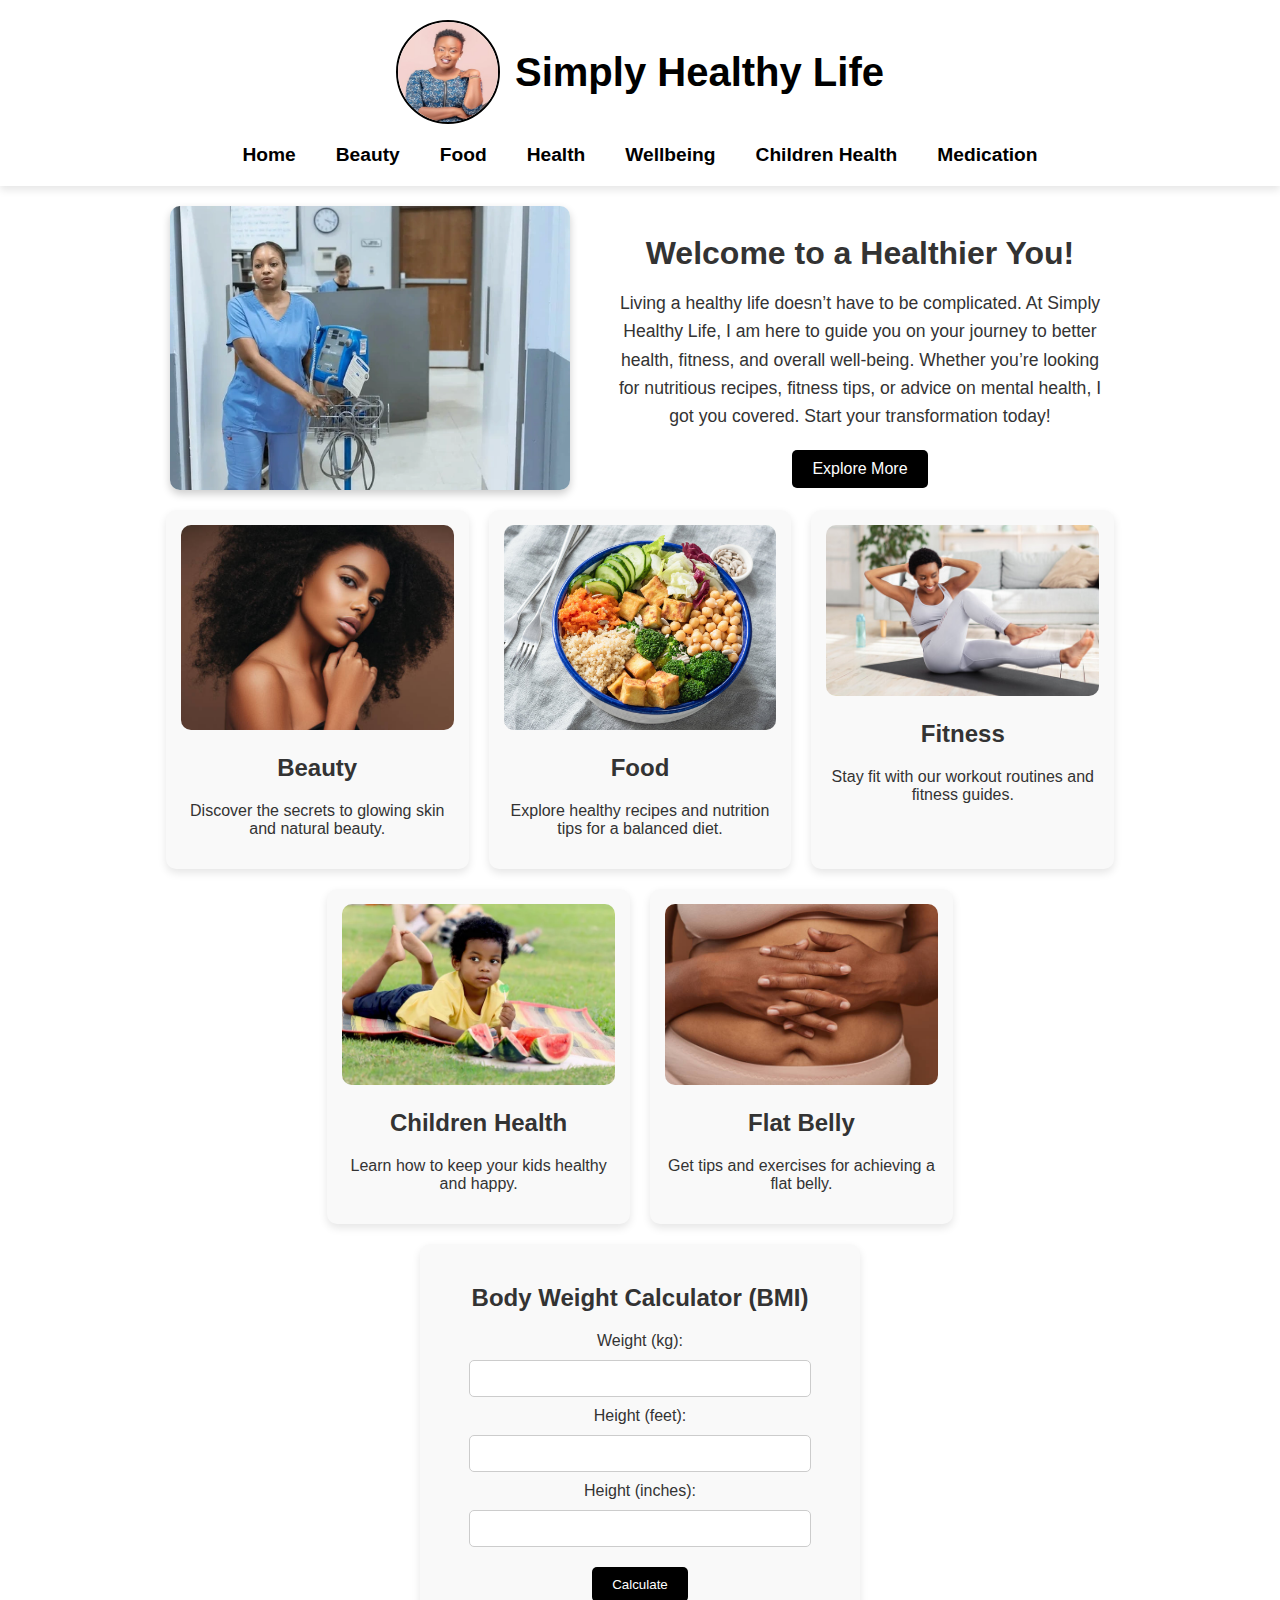
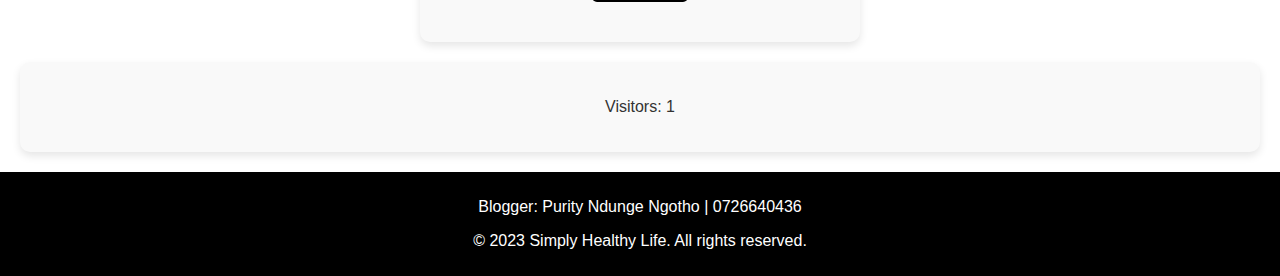
==== index.html @ c1e755b1 "Add files via upload" ====
<!DOCTYPE html>
<html lang="en">

<head>
  <meta charset="UTF-8">
  <meta name="viewport" content="width=device-width, initial-scale=1.0">
  <title>Simply Healthy Life</title>
  <link rel="stylesheet" href="styles.css">
</head>

<body>
  <!-- Header -->
  <header>
    <div class="header-content">
      <img src="blogger.jpg" alt="Purity Ndunge Ngotho" class="blogger-photo">
      <h1>Simply Healthy Life</h1>
    </div>
    <nav>
      <ul class="menu">
        <li><a href="#home">Home</a></li>
        <li><a href="#beauty">Beauty</a></li>
        <li><a href="#food">Food</a></li>
        <li><a href="#health">Health</a></li>
        <li><a href="#wellbeing">Wellbeing</a></li>
        <li><a href="#children-health">Children Health</a></li>
        <li><a href="#medication">Medication</a></li>
      </ul>
      <div class="hamburger-menu">&#9776;</div>
    </nav>
  </header>

  <!-- Hero Section -->
  <section class="hero">
    <div class="hero-content">
      <img src="hero.webp" alt="Healthy Lifestyle" class="hero-image">
      <div class="hero-text">
        <h2>Welcome to a Healthier You!</h2>
        <p>
          Living a healthy life doesn’t have to be complicated. At Simply Healthy Life, I am here to guide you on your
          journey to better health, fitness, and overall well-being. Whether you’re looking for nutritious recipes,
          fitness tips, or advice on mental health, I got you covered. Start your transformation today!
        </p>
        <a href="#health" class="cta-button">Explore More</a>
      </div>
    </div>
  </section>

  <!-- Blog Containers -->
  <section class="blog-containers">
    <div class="container" id="beauty">
      <img src="beauty.jpg" alt="Beauty">
      <h2>Beauty</h2>
      <p>Discover the secrets to glowing skin and natural beauty.</p>
    </div>
    <div class="container" id="food">
      <img src="food.jpg" alt="Food">
      <h2>Food</h2>
      <p>Explore healthy recipes and nutrition tips for a balanced diet.</p>
    </div>
    <div class="container" id="fitness">
      <img src="fitness.jpg" alt="Fitness">
      <h2>Fitness</h2>
      <p>Stay fit with our workout routines and fitness guides.</p>
    </div>
    <div class="container" id="children-health">
      <img src="children-health.jpg" alt="Children Health">
      <h2>Children Health</h2>
      <p>Learn how to keep your kids healthy and happy.</p>
    </div>
    <div class="container" id="flat-belly">
      <img src="flat-belly.jpg" alt="Flat Belly">
      <h2>Flat Belly</h2>
      <p>Get tips and exercises for achieving a flat belly.</p>
    </div>
  </section>

  <!-- BMI Calculator -->
  <section class="bmi-section">
    <div class="bmi-container">
      <h2>Body Weight Calculator (BMI)</h2>
      <form id="bmiForm">
        <label for="weight">Weight (kg):</label>
        <input type="number" id="weight" required>
        <label for="feet">Height (feet):</label>
        <input type="number" id="feet" required>
        <label for="inches">Height (inches):</label>
        <input type="number" id="inches" required>
        <button type="submit">Calculate</button>
      </form>
      <div id="bmiResult"></div>
    </div>
  </section>

  <!-- Visitor Counter -->
  <div class="visitor-counter">
    <p>Visitors: <span id="visitorCount">0</span></p>
  </div>

  <!-- Footer -->
  <footer>
    <p>Blogger: Purity Ndunge Ngotho | 0726640436</p>
    <p>&copy; 2023 Simply Healthy Life. All rights reserved.</p>
  </footer>

  <script src="script.js"></script>
</body>

</html>
---- styles.css ----
/* General Styles */
body {
  font-family: Arial, sans-serif;
  margin: 0;
  padding: 0;
  color: #333;
  background-color: #fff;
}

header {
  background-color: #fff;
  color: #000;
  padding: 20px;
  text-align: center;
  box-shadow: 0 4px 8px rgba(0, 0, 0, 0.1);
}

.header-content {
  display: flex;
  align-items: center;
  justify-content: center;
}

.blogger-photo {
  width: 100px;
  height: 100px;
  border-radius: 50%;
  margin-right: 15px;
  border: 2px solid #000;
}

h1 {
  margin: 0;
  font-size: 2.5rem;
  color: #000;
}

/* Menu Styles */
nav {
  margin-top: 20px;
}

.menu {
  list-style: none;
  padding: 0;
  display: flex;
  justify-content: center;
  margin: 0;
}

.menu li {
  margin: 0 20px;
}

.menu a {
  color: #000;
  text-decoration: none;
  font-size: 1.2rem;
  font-weight: bold;
  transition: all 0.3s ease;
  position: relative;
}

.menu a::after {
  content: '';
  position: absolute;
  width: 100%;
  height: 2px;
  background-color: #000;
  bottom: -5px;
  left: 0;
  transform: scaleX(0);
  transform-origin: bottom right;
  transition: transform 0.3s ease;
}

.menu a:hover {
  color: #555;
  transform: translateY(-3px);
}

.menu a:hover::after {
  transform: scaleX(1);
  transform-origin: bottom left;
}

.hamburger-menu {
  display: none;
  font-size: 1.8rem;
  cursor: pointer;
  color: #000;
}

/* Hero Section */
.hero {
  display: flex;
  justify-content: center;
  align-items: center;
  margin: 20px;
}

.hero-content {
  display: flex;
  align-items: center;
  justify-content: center;
  max-width: 1200px;
  width: 100%;
  gap: 40px;
  text-align: center;
}

.hero-image {
  width: 50%;
  max-width: 400px;
  height: auto;
  border-radius: 10px;
  box-shadow: 0 4px 8px rgba(0, 0, 0, 0.2);
}

.hero-text {
  width: 50%;
  max-width: 500px;
}

.hero-text h2 {
  font-size: 2rem;
  margin-bottom: 10px;
}

.hero-text p {
  font-size: 1.1rem;
  line-height: 1.6;
  margin-bottom: 20px;
}

.cta-button {
  display: inline-block;
  padding: 10px 20px;
  background-color: #000;
  color: #fff;
  text-decoration: none;
  border-radius: 5px;
  transition: background-color 0.3s ease;
}

.cta-button:hover {
  background-color: #333;
}

/* Blog Containers */
.blog-containers {
  display: flex;
  flex-wrap: wrap;
  justify-content: center;
  gap: 20px;
  /* Reduced gap between containers */
  margin: 20px;
}

.container {
  width: 22%;
  /* Smaller width for balanced layout */
  padding: 15px;
  background-color: #f9f9f9;
  box-shadow: 0 4px 8px rgba(0, 0, 0, 0.1);
  transition: transform 0.3s, box-shadow 0.3s;
  text-align: center;
  border-radius: 10px;
}

.container:hover {
  transform: translateY(-10px);
  box-shadow: 0 8px 16px rgba(0, 0, 0, 0.2);
}

.container img {
  width: 100%;
  height: auto;
  border-radius: 10px;
}

/* BMI Calculator */
.bmi-section {
  display: flex;
  justify-content: center;
  margin: 20px;
}

.bmi-container {
  background-color: #f9f9f9;
  padding: 20px;
  border-radius: 10px;
  box-shadow: 0 4px 8px rgba(0, 0, 0, 0.1);
  text-align: center;
  width: 100%;
  max-width: 400px;
}

.bmi-container h2 {
  margin-bottom: 20px;
}

.bmi-container form {
  display: flex;
  flex-direction: column;
  align-items: center;
}

.bmi-container input {
  margin: 10px 0;
  padding: 10px;
  width: 80%;
  border: 1px solid #ccc;
  border-radius: 5px;
}

.bmi-container button {
  padding: 10px 20px;
  background-color: #000;
  color: #fff;
  border: none;
  cursor: pointer;
  border-radius: 5px;
  margin-top: 10px;
}

.bmi-container button:hover {
  background-color: #333;
}

#bmiResult {
  margin-top: 20px;
  font-size: 1.1rem;
}

/* Visitor Counter */
.visitor-counter {
  margin: 20px;
  padding: 20px;
  background-color: #f9f9f9;
  box-shadow: 0 4px 8px rgba(0, 0, 0, 0.1);
  text-align: center;
  border-radius: 10px;
}

/* Footer */
footer {
  background-color: #000;
  color: #fff;
  text-align: center;
  padding: 10px;
  margin-top: 20px;
}

/* Responsive Design */
@media (max-width: 768px) {
  .menu {
    display: none;
    flex-direction: column;
    align-items: center;
    background-color: #fff;
    position: absolute;
    top: 100px;
    left: 0;
    width: 100%;
    box-shadow: 0 4px 8px rgba(0, 0, 0, 0.1);
  }

  .menu li {
    margin: 10px 0;
  }

  .hamburger-menu {
    display: block;
  }

  .hero-content {
    flex-direction: column;
    text-align: center;
  }

  .hero-image,
  .hero-text {
    width: 100%;
  }

  .container {
    width: 45%;
    /* Adjusted for smaller screens */
  }

  .bmi-container {
    width: 90%;
  }
}
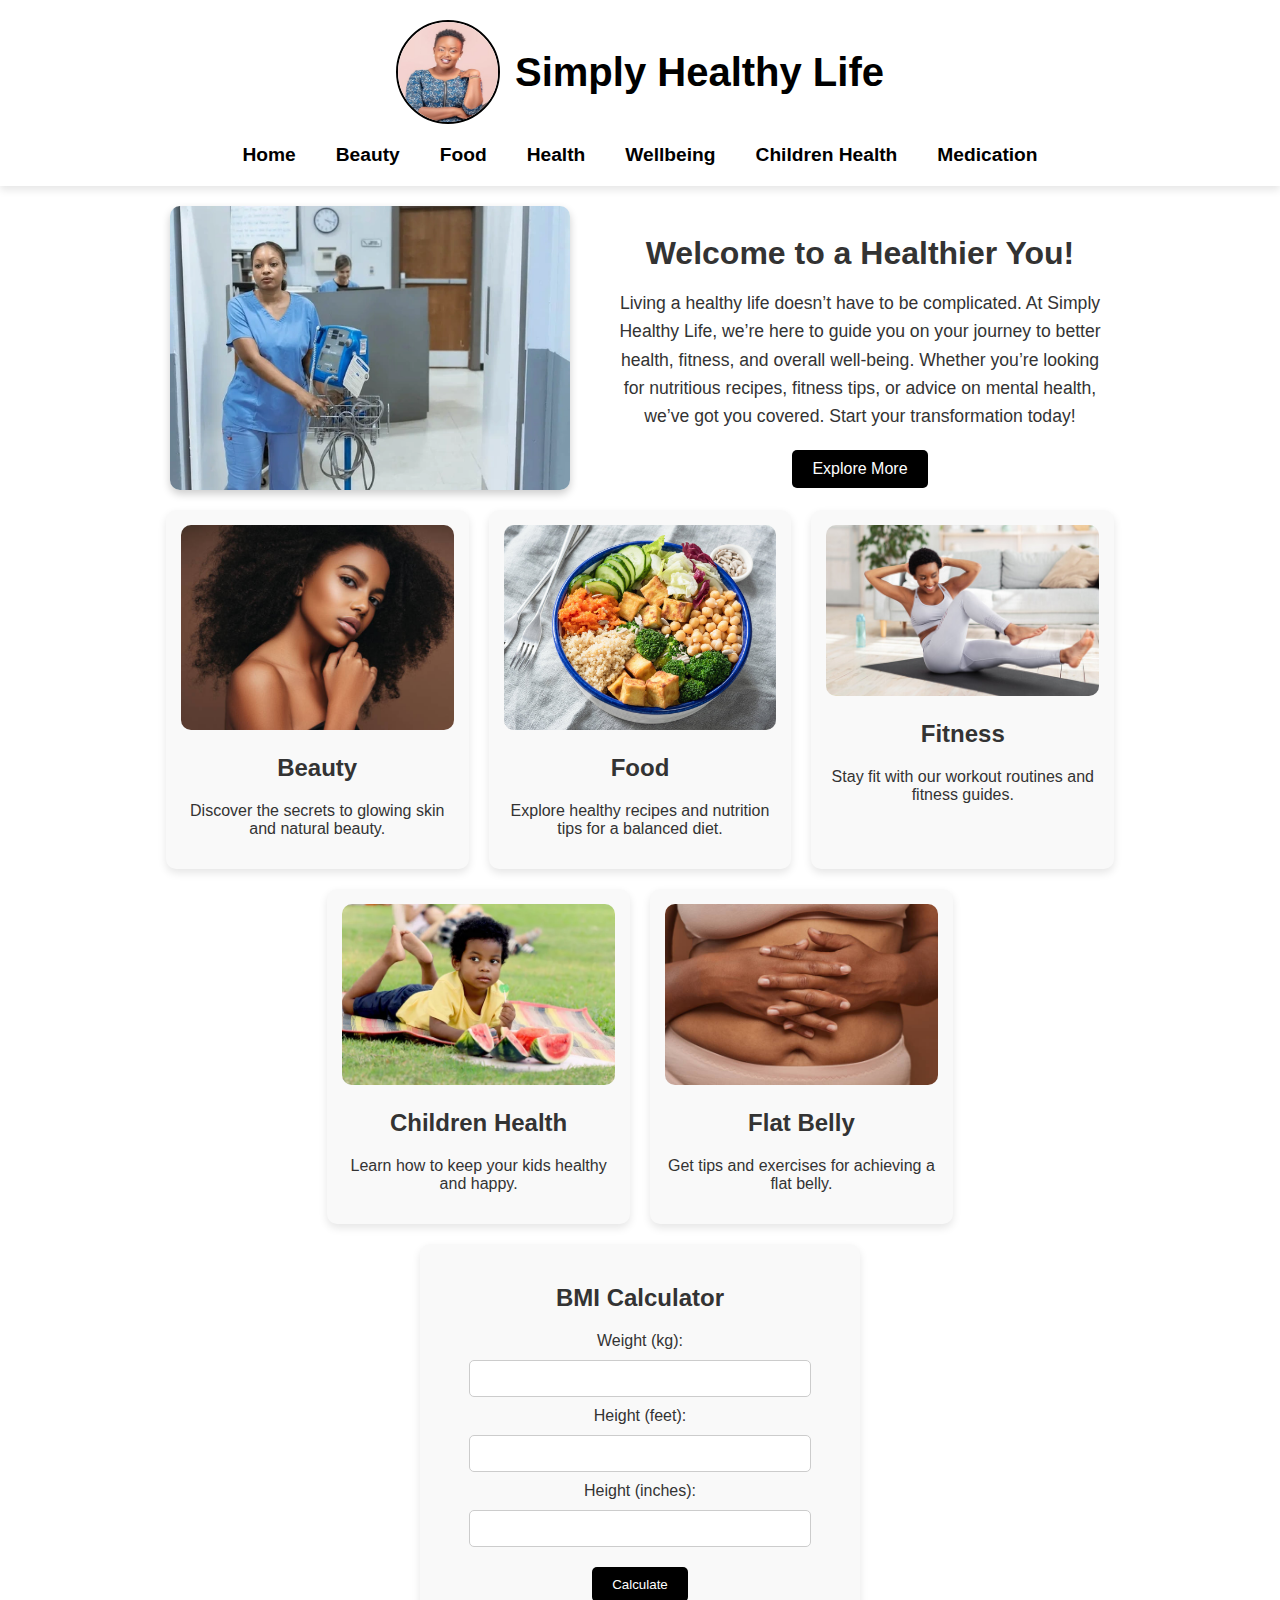
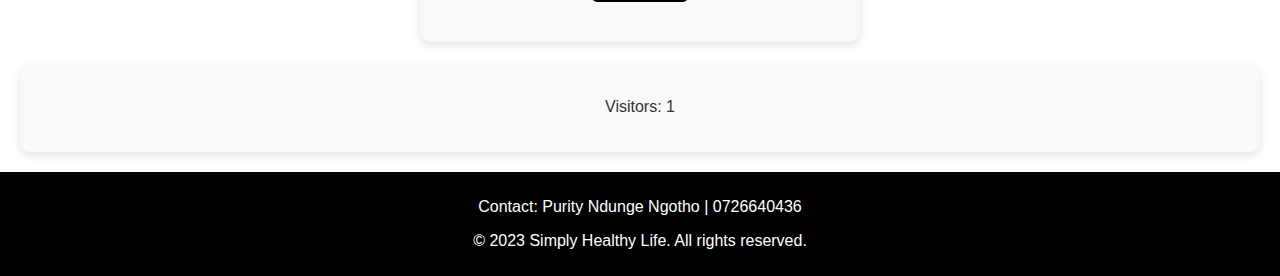
==== commit 82a91dd3: "Add files via upload" ====
--- a/index.html
+++ b/index.html
@@ -26,6 +26,7 @@
         <li><a href="#medication">Medication</a></li>
       </ul>
       <div class="hamburger-menu">&#9776;</div>
+      <div class="close-menu" style="display: none;">&times;</div>
     </nav>
   </header>
 
@@ -36,9 +37,9 @@
       <div class="hero-text">
         <h2>Welcome to a Healthier You!</h2>
         <p>
-          Living a healthy life doesn’t have to be complicated. At Simply Healthy Life, I am here to guide you on your
+          Living a healthy life doesn’t have to be complicated. At Simply Healthy Life, we’re here to guide you on your
           journey to better health, fitness, and overall well-being. Whether you’re looking for nutritious recipes,
-          fitness tips, or advice on mental health, I got you covered. Start your transformation today!
+          fitness tips, or advice on mental health, we’ve got you covered. Start your transformation today!
         </p>
         <a href="#health" class="cta-button">Explore More</a>
       </div>
@@ -77,7 +78,7 @@
   <!-- BMI Calculator -->
   <section class="bmi-section">
     <div class="bmi-container">
-      <h2>Body Weight Calculator (BMI)</h2>
+      <h2>BMI Calculator</h2>
       <form id="bmiForm">
         <label for="weight">Weight (kg):</label>
         <input type="number" id="weight" required>
@@ -98,7 +99,7 @@
 
   <!-- Footer -->
   <footer>
-    <p>Blogger: Purity Ndunge Ngotho | 0726640436</p>
+    <p>Contact: Purity Ndunge Ngotho | 0726640436</p>
     <p>&copy; 2023 Simply Healthy Life. All rights reserved.</p>
   </footer>
 
--- a/styles.css
+++ b/styles.css
@@ -84,11 +84,20 @@
   transform-origin: bottom left;
 }
 
-.hamburger-menu {
+/* Hamburger and Close Menu Styles */
+.hamburger-menu,
+.close-menu {
   display: none;
   font-size: 1.8rem;
   cursor: pointer;
   color: #000;
+  position: absolute;
+  top: 20px;
+  right: 20px;
+}
+
+.close-menu {
+  font-size: 2.2rem;
 }
 
 /* Hero Section */
@@ -153,13 +162,11 @@
   flex-wrap: wrap;
   justify-content: center;
   gap: 20px;
-  /* Reduced gap between containers */
   margin: 20px;
 }
 
 .container {
   width: 22%;
-  /* Smaller width for balanced layout */
   padding: 15px;
   background-color: #f9f9f9;
   box-shadow: 0 4px 8px rgba(0, 0, 0, 0.1);
@@ -254,6 +261,12 @@
 
 /* Responsive Design */
 @media (max-width: 768px) {
+
+  .hamburger-menu,
+  .close-menu {
+    display: block;
+  }
+
   .menu {
     display: none;
     flex-direction: column;
@@ -264,14 +277,11 @@
     left: 0;
     width: 100%;
     box-shadow: 0 4px 8px rgba(0, 0, 0, 0.1);
+    padding: 20px 0;
   }
 
   .menu li {
     margin: 10px 0;
-  }
-
-  .hamburger-menu {
-    display: block;
   }
 
   .hero-content {
@@ -286,7 +296,6 @@
 
   .container {
     width: 45%;
-    /* Adjusted for smaller screens */
   }
 
   .bmi-container {
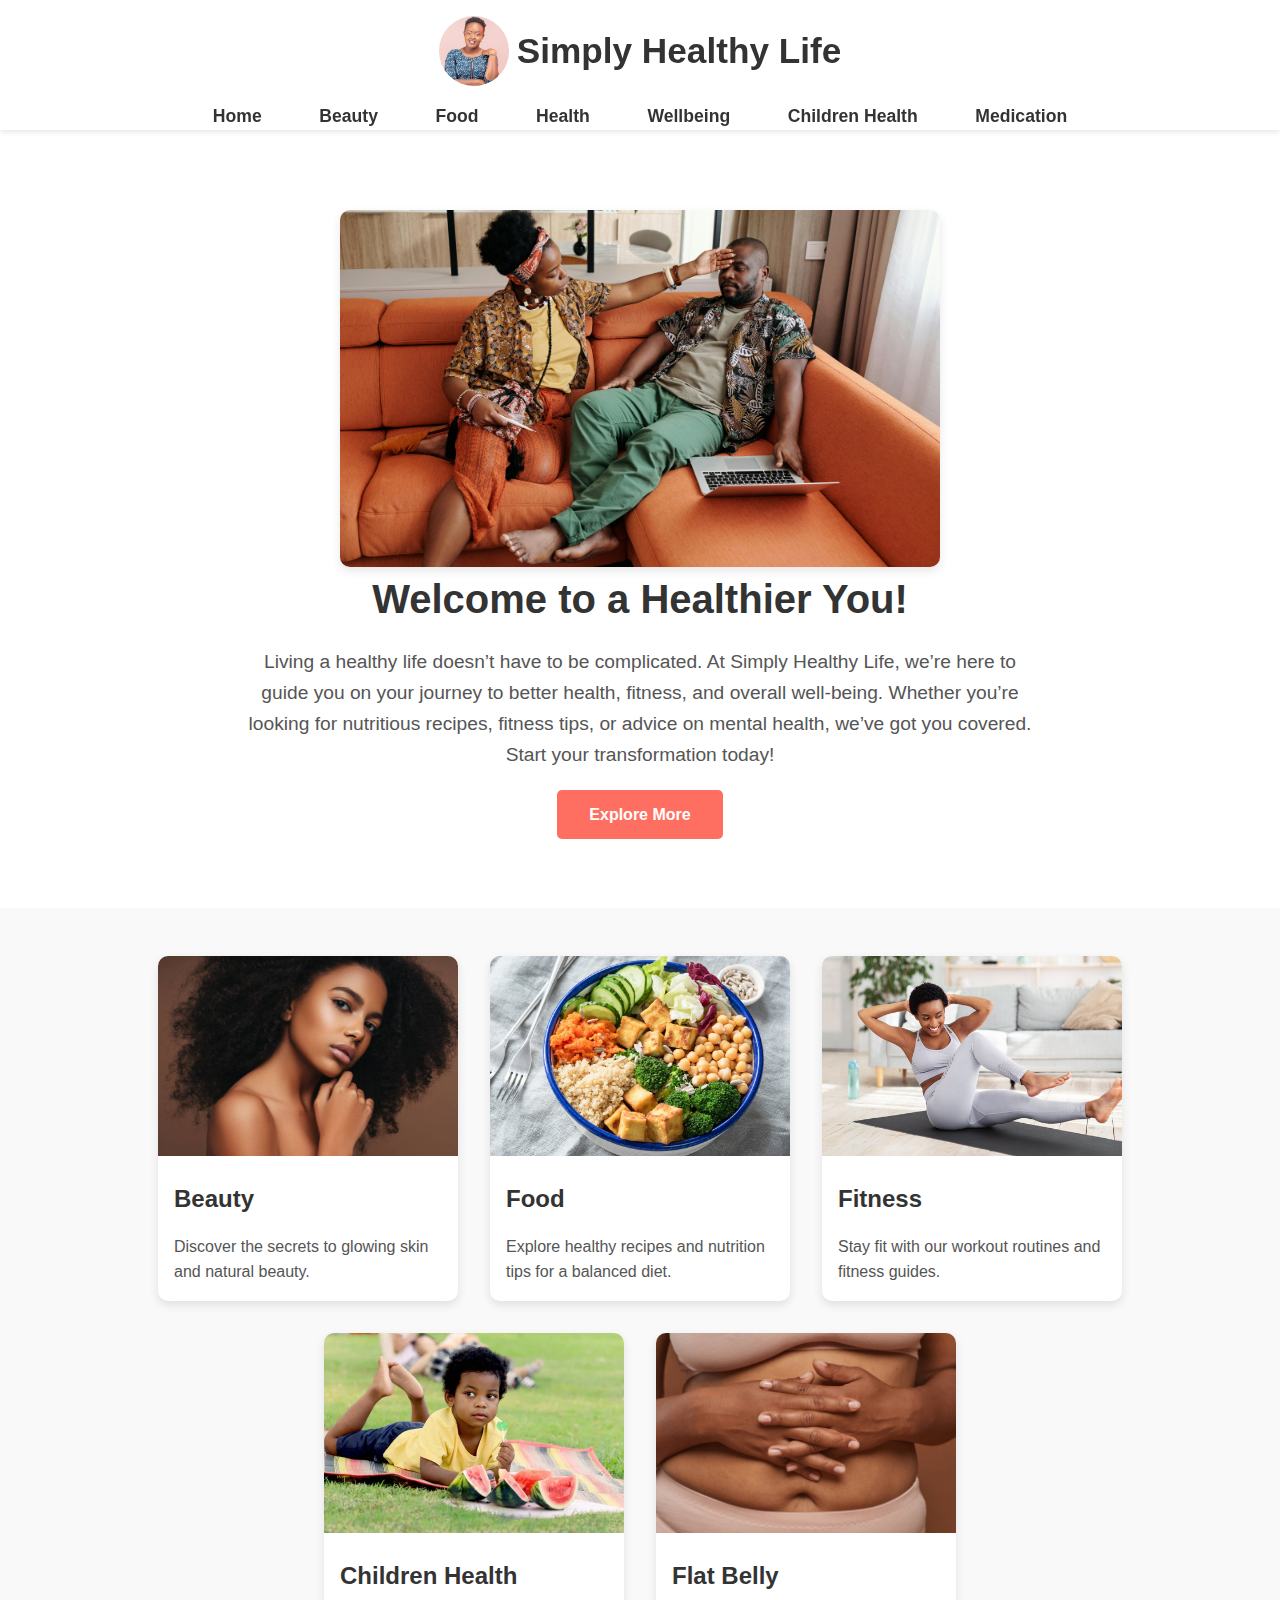
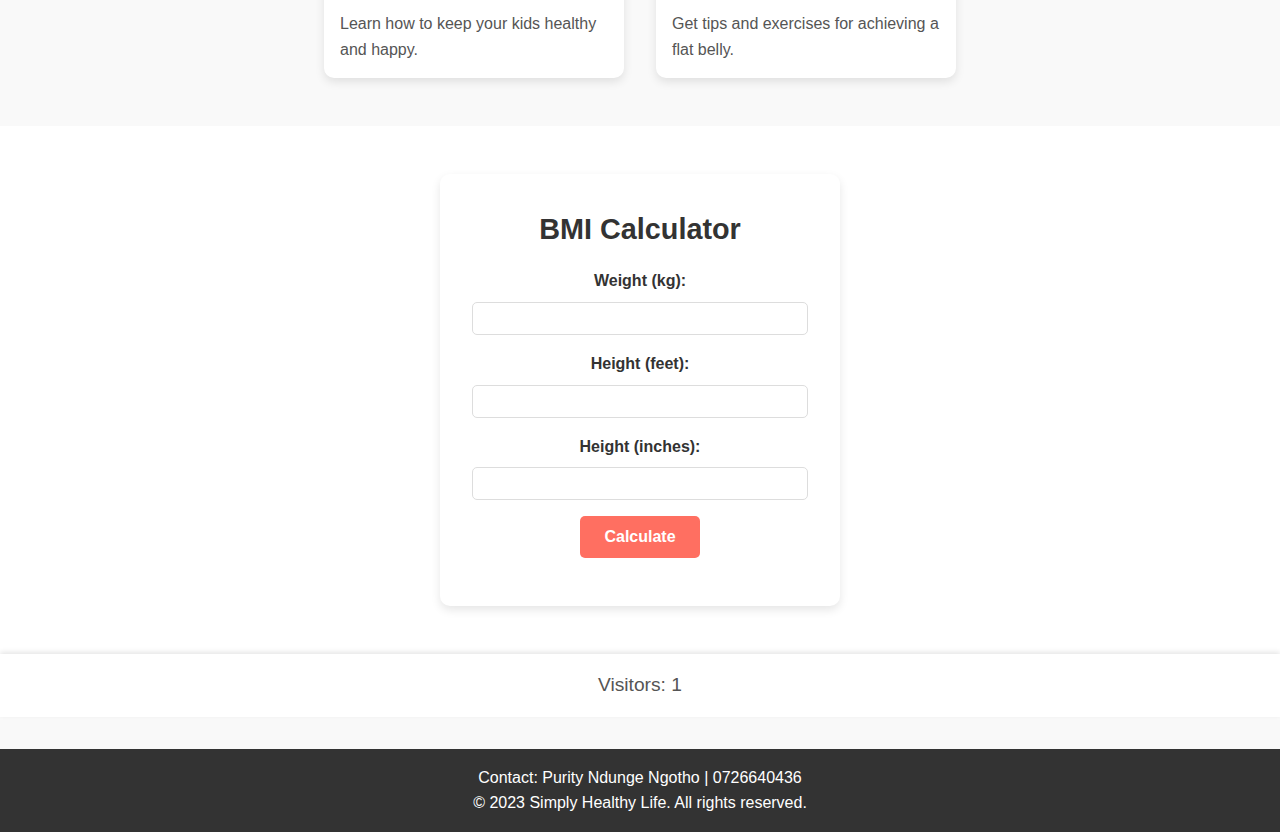
==== commit 0a897c4e: "Add files via upload" ====
--- a/index.html
+++ b/index.html
@@ -18,7 +18,7 @@
     <nav>
       <ul class="menu">
         <li><a href="#home">Home</a></li>
-        <li><a href="#beauty">Beauty</a></li>
+        <li><a href="Beauty.html">Beauty</a></li>
         <li><a href="#food">Food</a></li>
         <li><a href="#health">Health</a></li>
         <li><a href="#wellbeing">Wellbeing</a></li>
@@ -33,7 +33,7 @@
   <!-- Hero Section -->
   <section class="hero">
     <div class="hero-content">
-      <img src="hero.webp" alt="Healthy Lifestyle" class="hero-image">
+      <img src="family.jpg" alt="Healthy Lifestyle" class="hero-image">
       <div class="hero-text">
         <h2>Welcome to a Healthier You!</h2>
         <p>
@@ -102,7 +102,6 @@
     <p>Contact: Purity Ndunge Ngotho | 0726640436</p>
     <p>&copy; 2023 Simply Healthy Life. All rights reserved.</p>
   </footer>
-
   <script src="script.js"></script>
 </body>
 
--- a/styles.css
+++ b/styles.css
@@ -1,304 +1,314 @@
-/* General Styles */
+/* General Reset */
+* {
+    margin: 0;
+    padding: 0;
+    box-sizing: border-box;
+}
+
 body {
-  font-family: Arial, sans-serif;
-  margin: 0;
-  padding: 0;
-  color: #333;
-  background-color: #fff;
-}
-
+    font-family: 'Arial', sans-serif;
+    line-height: 1.6;
+    color: #333;
+    background-color: #f9f9f9;
+}
+
+/* Header Styles */
 header {
-  background-color: #fff;
-  color: #000;
-  padding: 20px;
-  text-align: center;
-  box-shadow: 0 4px 8px rgba(0, 0, 0, 0.1);
+    background-color: #fff;
+    box-shadow: 0px 2px 5px rgba(0, 0, 0, 0.1);
+    position: sticky;
+    top: 0;
+    z-index: 1000;
 }
 
 .header-content {
-  display: flex;
-  align-items: center;
-  justify-content: center;
+    display: flex;
+    /* Use flexbox */
+    align-items: center;
+    /* Vertically center items */
+    justify-content: center;
+    /* Horizontally center items */
+    gap: 0.5rem;
+    /* Add spacing between the image and the title */
+    padding: 1rem;
 }
 
 .blogger-photo {
-  width: 100px;
-  height: 100px;
-  border-radius: 50%;
-  margin-right: 15px;
-  border: 2px solid #000;
+    width: 70px;
+    /* Increased size */
+    height: 70px;
+    /* Increased size */
+    border-radius: 50%;
+    object-fit: cover;
 }
 
 h1 {
-  margin: 0;
-  font-size: 2.5rem;
-  color: #000;
-}
-
-/* Menu Styles */
-nav {
-  margin-top: 20px;
-}
-
-.menu {
-  list-style: none;
-  padding: 0;
-  display: flex;
-  justify-content: center;
-  margin: 0;
-}
-
-.menu li {
-  margin: 0 20px;
-}
-
-.menu a {
-  color: #000;
-  text-decoration: none;
-  font-size: 1.2rem;
-  font-weight: bold;
-  transition: all 0.3s ease;
-  position: relative;
-}
-
-.menu a::after {
-  content: '';
-  position: absolute;
-  width: 100%;
-  height: 2px;
-  background-color: #000;
-  bottom: -5px;
-  left: 0;
-  transform: scaleX(0);
-  transform-origin: bottom right;
-  transition: transform 0.3s ease;
-}
-
-.menu a:hover {
-  color: #555;
-  transform: translateY(-3px);
-}
-
-.menu a:hover::after {
-  transform: scaleX(1);
-  transform-origin: bottom left;
-}
-
-/* Hamburger and Close Menu Styles */
+    font-size: 2.2rem;
+    /* Increased font size for the title */
+    margin: 0;
+    /* Remove default margin */
+}
+
+nav ul {
+    list-style: none;
+    display: flex;
+    justify-content: center;
+    /* Centered the menu */
+    gap: 1.2rem;
+    /* Adjusted spacing between menu items */
+    padding: 0 1rem;
+}
+
+nav ul li a {
+    text-decoration: none;
+    color: #333;
+    font-weight: bold;
+    font-size: 1.1rem;
+    /* Increased font size for menu items */
+    transition: color 0.3s ease, box-shadow 0.3s ease;
+    padding: 0.6rem 1.2rem;
+    /* Adjusted padding for better hover effect */
+    border-radius: 5px;
+    /* Rounded corners */
+}
+
+nav ul li a:hover {
+    color: #ff6f61;
+    box-shadow: 0px 4px 10px rgba(0, 0, 0, 0.1);
+    /* Added shadow effect */
+    background-color: #f9f9f9;
+    /* Subtle background change */
+}
+
+nav ul li a.active {
+    color: #ff6f61;
+    box-shadow: 0px 4px 10px rgba(0, 0, 0, 0.1);
+    /* Active state shadow */
+}
+
 .hamburger-menu,
 .close-menu {
-  display: none;
-  font-size: 1.8rem;
-  cursor: pointer;
-  color: #000;
-  position: absolute;
-  top: 20px;
-  right: 20px;
-}
-
-.close-menu {
-  font-size: 2.2rem;
+    display: none;
+    font-size: 1.5rem;
+    cursor: pointer;
+}
+
+/* Responsive Design */
+@media (max-width: 768px) {
+    nav ul {
+        display: none;
+        flex-direction: column;
+        background-color: #fff;
+        position: absolute;
+        top: 50px;
+        left: 0;
+        width: 100%;
+        padding: 1rem;
+        box-shadow: 0px 4px 10px rgba(0, 0, 0, 0.1);
+    }
+
+    nav ul li {
+        margin: 0.5rem 0;
+    }
+
+    .hamburger-menu {
+        display: block;
+    }
+
+    .close-menu {
+        display: block;
+        text-align: right;
+        margin-bottom: 1rem;
+    }
 }
 
 /* Hero Section */
 .hero {
-  display: flex;
-  justify-content: center;
-  align-items: center;
-  margin: 20px;
+    background-color: #fff;
+    padding: 5rem 0;
+    text-align: center;
 }
 
 .hero-content {
-  display: flex;
-  align-items: center;
-  justify-content: center;
-  max-width: 1200px;
-  width: 100%;
-  gap: 40px;
-  text-align: center;
+    display: flex;
+    flex-direction: column;
+    align-items: center;
+    max-width: 800px;
+    margin: 0 auto;
 }
 
 .hero-image {
-  width: 50%;
-  max-width: 400px;
-  height: auto;
-  border-radius: 10px;
-  box-shadow: 0 4px 8px rgba(0, 0, 0, 0.2);
-}
-
-.hero-text {
-  width: 50%;
-  max-width: 500px;
+    width: 100%;
+    max-width: 600px;
+    border-radius: 10px;
+    box-shadow: 0px 4px 10px rgba(0, 0, 0, 0.1);
 }
 
 .hero-text h2 {
-  font-size: 2rem;
-  margin-bottom: 10px;
+    font-size: 2.5rem;
+    margin-bottom: 1rem;
 }
 
 .hero-text p {
-  font-size: 1.1rem;
-  line-height: 1.6;
-  margin-bottom: 20px;
+    font-size: 1.2rem;
+    margin-bottom: 2rem;
+    color: #555;
 }
 
 .cta-button {
-  display: inline-block;
-  padding: 10px 20px;
-  background-color: #000;
-  color: #fff;
-  text-decoration: none;
-  border-radius: 5px;
-  transition: background-color 0.3s ease;
+    background-color: #ff6f61;
+    color: #fff;
+    padding: 1rem 2rem;
+    border: none;
+    border-radius: 5px;
+    font-size: 1rem;
+    font-weight: bold;
+    text-decoration: none;
+    cursor: pointer;
+    transition: background-color 0.3s ease;
 }
 
 .cta-button:hover {
-  background-color: #333;
+    background-color: #e55047;
 }
 
 /* Blog Containers */
 .blog-containers {
-  display: flex;
-  flex-wrap: wrap;
-  justify-content: center;
-  gap: 20px;
-  margin: 20px;
+    padding: 3rem 0;
+    display: flex;
+    flex-wrap: wrap;
+    justify-content: center;
+    gap: 2rem;
+}
+
+.section-title {
+    text-align: center;
+    font-size: 2rem;
+    margin-bottom: 2rem;
+    color: #333;
 }
 
 .container {
-  width: 22%;
-  padding: 15px;
-  background-color: #f9f9f9;
-  box-shadow: 0 4px 8px rgba(0, 0, 0, 0.1);
-  transition: transform 0.3s, box-shadow 0.3s;
-  text-align: center;
-  border-radius: 10px;
+    background-color: #fff;
+    border-radius: 10px;
+    overflow: hidden;
+    box-shadow: 0px 4px 10px rgba(0, 0, 0, 0.1);
+    transition: transform 0.3s ease, box-shadow 0.3s ease;
+    width: 300px;
 }
 
 .container:hover {
-  transform: translateY(-10px);
-  box-shadow: 0 8px 16px rgba(0, 0, 0, 0.2);
+    transform: translateY(-10px);
+    box-shadow: 0px 8px 15px rgba(0, 0, 0, 0.15);
 }
 
 .container img {
-  width: 100%;
-  height: auto;
-  border-radius: 10px;
+    width: 100%;
+    height: 200px;
+    object-fit: cover;
+}
+
+.container h2 {
+    font-size: 1.5rem;
+    margin: 1rem;
+    color: #333;
+}
+
+.container p {
+    font-size: 1rem;
+    margin: 0 1rem 1rem;
+    color: #555;
 }
 
 /* BMI Calculator */
 .bmi-section {
-  display: flex;
-  justify-content: center;
-  margin: 20px;
+    background-color: #fff;
+    padding: 3rem 0;
+    text-align: center;
 }
 
 .bmi-container {
-  background-color: #f9f9f9;
-  padding: 20px;
-  border-radius: 10px;
-  box-shadow: 0 4px 8px rgba(0, 0, 0, 0.1);
-  text-align: center;
-  width: 100%;
-  max-width: 400px;
+    max-width: 400px;
+    margin: 0 auto;
+    padding: 2rem;
+    border-radius: 10px;
+    box-shadow: 0px 4px 10px rgba(0, 0, 0, 0.1);
 }
 
 .bmi-container h2 {
-  margin-bottom: 20px;
-}
-
-.bmi-container form {
-  display: flex;
-  flex-direction: column;
-  align-items: center;
-}
-
-.bmi-container input {
-  margin: 10px 0;
-  padding: 10px;
-  width: 80%;
-  border: 1px solid #ccc;
-  border-radius: 5px;
-}
-
-.bmi-container button {
-  padding: 10px 20px;
-  background-color: #000;
-  color: #fff;
-  border: none;
-  cursor: pointer;
-  border-radius: 5px;
-  margin-top: 10px;
-}
-
-.bmi-container button:hover {
-  background-color: #333;
+    font-size: 1.8rem;
+    margin-bottom: 1rem;
+}
+
+#bmiForm label {
+    display: block;
+    margin-bottom: 0.5rem;
+    font-weight: bold;
+}
+
+#bmiForm input {
+    width: 100%;
+    padding: 0.5rem;
+    margin-bottom: 1rem;
+    border: 1px solid #ddd;
+    border-radius: 5px;
+}
+
+#bmiForm button {
+    background-color: #ff6f61;
+    color: #fff;
+    padding: 0.75rem 1.5rem;
+    border: none;
+    border-radius: 5px;
+    font-size: 1rem;
+    font-weight: bold;
+    cursor: pointer;
+    transition: background-color 0.3s ease;
+}
+
+#bmiForm button:hover {
+    background-color: #e55047;
 }
 
 #bmiResult {
-  margin-top: 20px;
-  font-size: 1.1rem;
+    margin-top: 1rem;
+    font-size: 1.2rem;
+    font-weight: bold;
 }
 
 /* Visitor Counter */
 .visitor-counter {
-  margin: 20px;
-  padding: 20px;
-  background-color: #f9f9f9;
-  box-shadow: 0 4px 8px rgba(0, 0, 0, 0.1);
-  text-align: center;
-  border-radius: 10px;
+    text-align: center;
+    padding: 1rem 0;
+    background-color: #fff;
+    box-shadow: 0px -2px 5px rgba(0, 0, 0, 0.1);
+}
+
+.visitor-counter p {
+    font-size: 1.2rem;
+    color: #555;
 }
 
 /* Footer */
 footer {
-  background-color: #000;
-  color: #fff;
-  text-align: center;
-  padding: 10px;
-  margin-top: 20px;
-}
-
-/* Responsive Design */
-@media (max-width: 768px) {
-
-  .hamburger-menu,
-  .close-menu {
-    display: block;
-  }
-
-  .menu {
-    display: none;
-    flex-direction: column;
-    align-items: center;
-    background-color: #fff;
-    position: absolute;
-    top: 100px;
-    left: 0;
-    width: 100%;
-    box-shadow: 0 4px 8px rgba(0, 0, 0, 0.1);
-    padding: 20px 0;
-  }
-
-  .menu li {
-    margin: 10px 0;
-  }
-
-  .hero-content {
-    flex-direction: column;
-    text-align: center;
-  }
-
-  .hero-image,
-  .hero-text {
-    width: 100%;
-  }
-
-  .container {
-    width: 45%;
-  }
-
-  .bmi-container {
-    width: 90%;
-  }
+    background-color: #333;
+    color: #fff;
+    text-align: center;
+    padding: 1rem 0;
+    margin-top: 2rem;
+}
+
+footer p {
+    font-size: 1rem;
+}
+
+/* Additional Beauty Page Styles */
+.image-with-shadow {
+    box-shadow: 0px 4px 8px rgba(0, 0, 0, 0.2);
+    transition: transform 0.3s ease, box-shadow 0.3s ease;
+}
+
+.image-with-shadow:hover {
+    transform: scale(1.1);
+    box-shadow: 0px 8px 16px rgba(0, 0, 0, 0.3);
 }